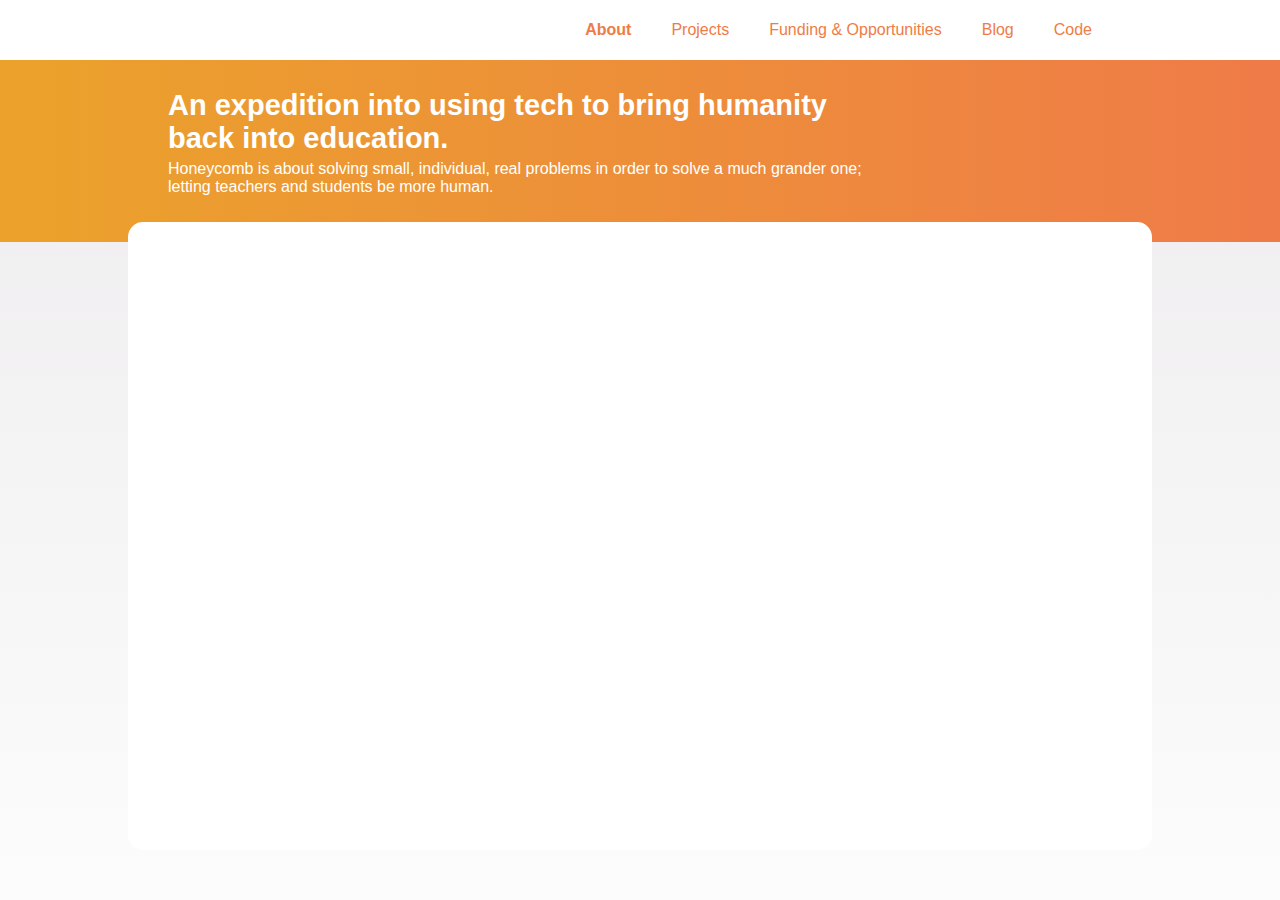
==== src/index.html @ 648760d0 "Initial commit, code, assets & scripts" ====
<!DOCTYPE html>
<html>

<head>
  <meta charset="utf-8">
  <meta http-equiv="X-UA-Compatible" content="IE=edge">
  <title>Project Honeycomb</title>
  <meta name="viewport" content="width=device-width, initial-scale=1">
  <link rel="stylesheet" type="text/css" media="screen" href="main.css">
  <script src="main.js"></script>
</head>

<body>
  <header>
    <div class="header-container">
      <a href="/" class="header-logo-image"></a>
      <div class="flex-gap"></div>
      <div class="header-page-container">
        <a id="about" href="/" class="header-page-link selected">About</a>
        <a href="/projects" class="header-page-link">Projects</a>
        <a href="/funding-and-opportunities" class="header-page-link">Funding & Opportunities</a>
        <a href="/blog" class="header-page-link">Blog</a>
        <a id="code" href="/code" class="header-page-link">Code</a>
      </div>
    </div>
  </header>
  <div class="hero-title">
    <div class="hero-content-container">
      <h1>An expedition into using tech to bring humanity back into education.</h1>
      <p>Honeycomb is about solving small, individual, real problems in order to solve a much grander one; letting teachers and students be more human.</p>
    </div>
  </div>
  <main></main>
  <footer>
  </footer>
</body>

</html>
---- src/main.css ----
body {
  margin: 0;
  padding: 0;
  background-image: linear-gradient(#edebed , #fcfcfc);
  min-height: 100vh;
  display: flex;
  flex-direction: column;
  align-items: center;
}

header {
  width: 100vw;
  height: 60px;
  background-color: white;
  display: flex;
  justify-content: center;
}

.hero-title {
  width: 100vw;
  background-image: url(/assets/pencils.png), linear-gradient(to right, #eba22b , #ef7b48);
  box-sizing: border-box;
  background-size: 26vw, 100vw;
  background-position: top right 20px, 0;
  background-repeat: no-repeat;
  background-blend-mode: luminosity;
  box-sizing: border-box;
  color: white;
  display: flex;
  justify-content: center;
}

.hero-content-container {
  width: 100vw;
  max-width: 1024px;
  padding: 10px 40px 30px; 
  box-sizing: border-box;
}

.hero-title h1 {
  max-width: 70%;
  margin-bottom: 0;
  font-size: 29px;
}

.hero-title p {
  max-width: 75%;
  margin-top: 5px;
  font-size: 16px;
}

.header-container{
  width: 100%;
  max-width: 1024px;
  padding: 0px 40px;
  box-sizing: border-box;
  display: flex;
  flex-direction: row; 
}

.header-logo-image{
  background-image: url('/assets/honeycomb-logo@2x.png');
  background-size: contain;
  background-position: center;
  background-repeat: no-repeat;
  width: 200px;
}

.header-page-container {
  display: flex;
  align-items: center;
}

.header-page-link {
  margin: 0 20px;
  font-family: sans-serif;
  text-decoration: none;
  color: #ef7c46;
}

@media only screen and (max-width: 900px) {
  .header-container {
    padding: 10px 40px;
    flex-direction: column;
    align-items: center;
  }

  header {
    height: 100px;
  }

  .header-logo-image {
    width: 200px;
    height: 60px;
  }

  .hero-title h1 {
    font-size: 23px;
  }

  .hero-title p {
    font-size: 15px;
  }
}

@media only screen and (max-width: 645px) {
  .header-container {
    padding: 10px 10px;
    flex-direction: column;
    align-items: center;
  }

  #about, #code {
    display: none;
  }

  .header-page-link {
    font-size: 14px;
    text-align: center;
  }

  .hero-title h1 {
    max-width: 100%;
    text-align: center;
  }

  .hero-title p {
    max-width: 100%;
    text-align: center;
  }

  .hero-title {
    background-image: url(/assets/dontexist.png), linear-gradient(to right, #eba22b , #ef7b48);
  }
}

h1, p {
  font-family: sans-serif;
}

.selected {
  font-weight: bold;
}

main {
  max-width: 1024px;
  width: 100vw;
  position: relative;
  top: -20px;
  background-color: white;
  display: flex;
  flex: 1;
  border-radius: 15px;
}

footer {
  height: 30px;
  width: 100vw;
}

.flex-gap {
  flex: 1;
}
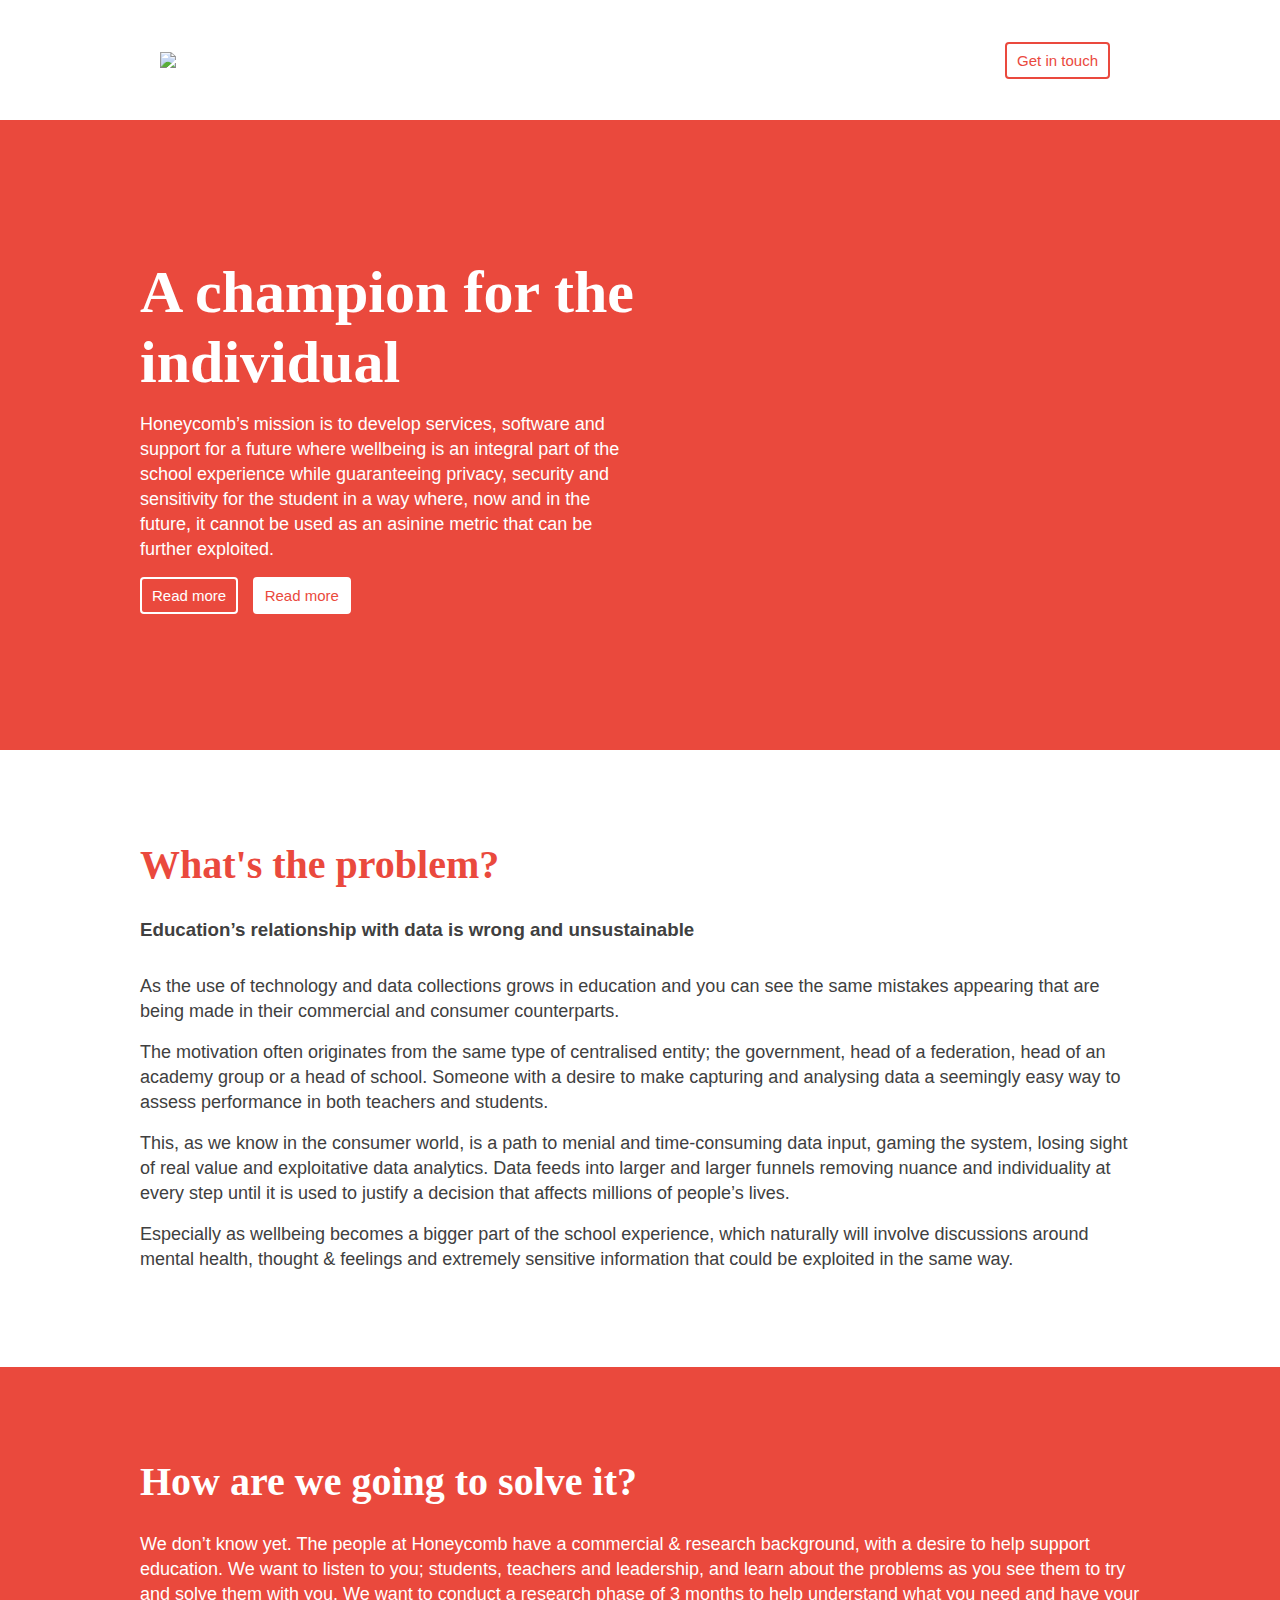
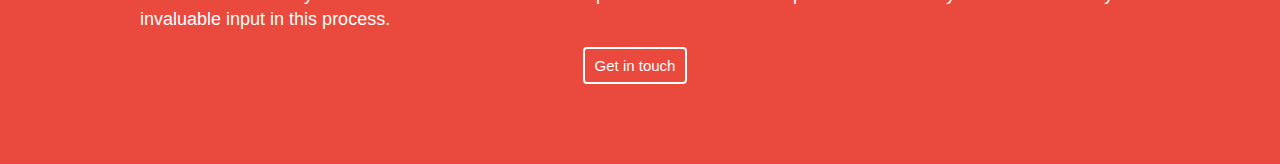
==== commit e4f99c45: "Some brand & structure re-jig" ====
--- a/src/index.html
+++ b/src/index.html
@@ -12,26 +12,45 @@
 
 <body>
   <header>
-    <div class="header-container">
-      <a href="/" class="header-logo-image"></a>
-      <div class="flex-gap"></div>
-      <div class="header-page-container">
-        <a id="about" href="/" class="header-page-link selected">About</a>
-        <a href="/projects" class="header-page-link">Projects</a>
-        <a href="/funding-and-opportunities" class="header-page-link">Funding & Opportunities</a>
-        <a href="/blog" class="header-page-link">Blog</a>
-        <a id="code" href="/code" class="header-page-link">Code</a>
+    <div class="header-container container">
+      <img class="logo" src="/assets/honeycomb.svg">
+      <div style="flex-grow: 1;"></div>
+      <a class="invert-white basic-button">Get in touch</a>
+    </div>
+  </header>
+  <section>
+    <div style="height: 70vh;" class="section-container container">
+      <div class="half-section">
+        <h1>
+          A champion for the individual
+        </h1>
+        <p>
+          Honeycomb’s mission is to develop services, software and support for a future where wellbeing is an integral part of the school experience while guaranteeing privacy, security and sensitivity for the student in a way where, now and in the future,  it cannot be used as an asinine metric that can be further exploited.
+        </p>
+        <a class="basic-button">Read more</a>
+        <button class="basic-button solid-white">Read more</button>
       </div>
     </div>
-  </header>
-  <div class="hero-title">
-    <div class="hero-content-container">
-      <h1>An expedition into using tech to bring humanity back into education.</h1>
-      <p>Honeycomb is about solving small, individual, real problems in order to solve a much grander one; letting teachers and students be more human.</p>
-    </div>
-  </div>
-  <main></main>
+  </section>
+  <section>
+      <div class="section-container container">
+        <h2>What's the problem?</h1>
+        <h3>Education’s relationship with data is wrong and unsustainable</h2>
+        <p>As the use of technology and data collections grows in education and  you can see the same mistakes appearing that are being made in their commercial and consumer counterparts.</p>
+        <p>The motivation often originates from the same type of centralised entity; the government, head of a federation, head of an academy group or a head of school. Someone with a desire to make capturing and analysing data a seemingly easy way to assess performance in both teachers and students. </p>
+        <p>This, as we know in the consumer world, is a path to menial and time-consuming data input, gaming the system, losing sight of real value and exploitative data analytics. Data feeds into larger and larger funnels removing nuance and individuality at every step until it is used to justify a decision that affects millions of people’s lives. </p>
+        <p>Especially as wellbeing becomes a bigger part of the school experience, which naturally will involve discussions around mental health, thought & feelings and extremely sensitive information that could be exploited in the same way.</p>
+      </div>
+  </section>
+  <section>
+      <div class="section-container container">
+        <h2>How are we going to solve it?</h1>
+        <p>We don’t know yet. The people at Honeycomb have a commercial & research background, with a desire to help support education. We want to listen to you; students, teachers and leadership, and learn about the problems as you see them to try and solve them with you. We want to conduct a research phase of 3 months to help understand what you need and have your invaluable input in this process.</p>
+        <a style="align-self: center;" class="basic-button">Get in touch</a>
+      </div>
+  </section>
   <footer>
+
   </footer>
 </body>
 
--- a/src/main.css
+++ b/src/main.css
@@ -1,163 +1,120 @@
 body {
   margin: 0;
   padding: 0;
-  background-image: linear-gradient(#edebed , #fcfcfc);
-  min-height: 100vh;
-  display: flex;
-  flex-direction: column;
-  align-items: center;
+  font-family: sans-serif;
 }
 
 header {
   width: 100vw;
-  height: 60px;
-  background-color: white;
-  display: flex;
-  justify-content: center;
+  height: 120px;
+  background: white;
 }
 
-.hero-title {
-  width: 100vw;
-  background-image: url(/assets/pencils.png), linear-gradient(to right, #eba22b , #ef7b48);
-  box-sizing: border-box;
-  background-size: 26vw, 100vw;
-  background-position: top right 20px, 0;
-  background-repeat: no-repeat;
-  background-blend-mode: luminosity;
-  box-sizing: border-box;
-  color: white;
-  display: flex;
-  justify-content: center;
-}
-
-.hero-content-container {
-  width: 100vw;
-  max-width: 1024px;
-  padding: 10px 40px 30px; 
+.container {
+  max-width: 1000px;
+  margin: auto;
+  height: 100%;
+  width: 100%;
+  padding: 20px;
   box-sizing: border-box;
 }
 
-.hero-title h1 {
-  max-width: 70%;
-  margin-bottom: 0;
-  font-size: 29px;
-}
-
-.hero-title p {
-  max-width: 75%;
-  margin-top: 5px;
-  font-size: 16px;
-}
-
-.header-container{
-  width: 100%;
-  max-width: 1024px;
-  padding: 0px 40px;
-  box-sizing: border-box;
-  display: flex;
-  flex-direction: row; 
-}
-
-.header-logo-image{
-  background-image: url('/assets/honeycomb-logo@2x.png');
-  background-size: contain;
-  background-position: center;
-  background-repeat: no-repeat;
-  width: 200px;
-}
-
-.header-page-container {
+.header-container {
   display: flex;
   align-items: center;
 }
 
-.header-page-link {
-  margin: 0 20px;
-  font-family: sans-serif;
-  text-decoration: none;
-  color: #ef7c46;
+.section-container {
+  max-height: 650px;
+  display: flex;
+  flex-direction: column;
+  justify-content: center;
+  padding: 80px 0;
 }
 
-@media only screen and (max-width: 900px) {
-  .header-container {
-    padding: 10px 40px;
-    flex-direction: column;
-    align-items: center;
-  }
-
-  header {
-    height: 100px;
-  }
-
-  .header-logo-image {
-    width: 200px;
-    height: 60px;
-  }
-
-  .hero-title h1 {
-    font-size: 23px;
-  }
-
-  .hero-title p {
-    font-size: 15px;
-  }
+.half-section {
+  width: 50%;
 }
 
-@media only screen and (max-width: 645px) {
-  .header-container {
-    padding: 10px 10px;
-    flex-direction: column;
-    align-items: center;
-  }
-
-  #about, #code {
-    display: none;
-  }
-
-  .header-page-link {
-    font-size: 14px;
-    text-align: center;
-  }
-
-  .hero-title h1 {
-    max-width: 100%;
-    text-align: center;
-  }
-
-  .hero-title p {
-    max-width: 100%;
-    text-align: center;
-  }
-
-  .hero-title {
-    background-image: url(/assets/dontexist.png), linear-gradient(to right, #eba22b , #ef7b48);
-  }
+section {
+  width: 100vw;
+  max-height: 650px;
 }
 
-h1, p {
-  font-family: sans-serif;
+section:nth-of-type(odd) {
+  background-color: #EA493D;
 }
 
-.selected {
+section:nth-of-type(even) h1, section:nth-of-type(even) h2 {
+  color: #EA493D;
+}
+
+section:nth-of-type(even) h3 {
+  color: #404040;
+}
+
+section:nth-of-type(even) p {
+  color: #404040;
+}
+
+.logo {
+  width: 215px;
+}
+
+h1, h2 {
+  font-family: 'Noto Serif';
+  margin: 0;
+  line-height: 70px;
+  color: white;
   font-weight: bold;
 }
 
-main {
-  max-width: 1024px;
-  width: 100vw;
-  position: relative;
-  top: -20px;
-  background-color: white;
-  display: flex;
-  flex: 1;
-  border-radius: 15px;
+h1 {
+  font-size: 60px;
 }
 
-footer {
-  height: 30px;
-  width: 100vw;
+h2 {
+  font-size: 40px;
 }
 
-.flex-gap {
-  flex: 1;
+p {
+  color: white;
+  margin: 8px 0;
+  font-size: 18px;
+  line-height: 25px;
+}
+
+p:first-of-type {
+  margin-top: 15px;
+}
+
+p:last-of-type {
+  margin-bottom: 15px;
+}
+
+.basic-button {
+  margin: 0;
+  width: auto;
+  overflow: visible;
+  background: #EA493D;
+  border: #ffffff 2px solid;
+  border-radius: 4px;
+  padding: 8px 10px;
+  margin-right: 10px;
+  font-size: 15px;
+  color: white;
+  cursor: pointer;
+  outline: none;
+}
+
+.solid-white {
+  border: #ffffff 2px solid;
+  color: #EA493D;
+  background: white;
+}
+
+.invert-white {
+  border: #EA493D 2px solid;
+  color: #EA493D;
+  background: white;
 }